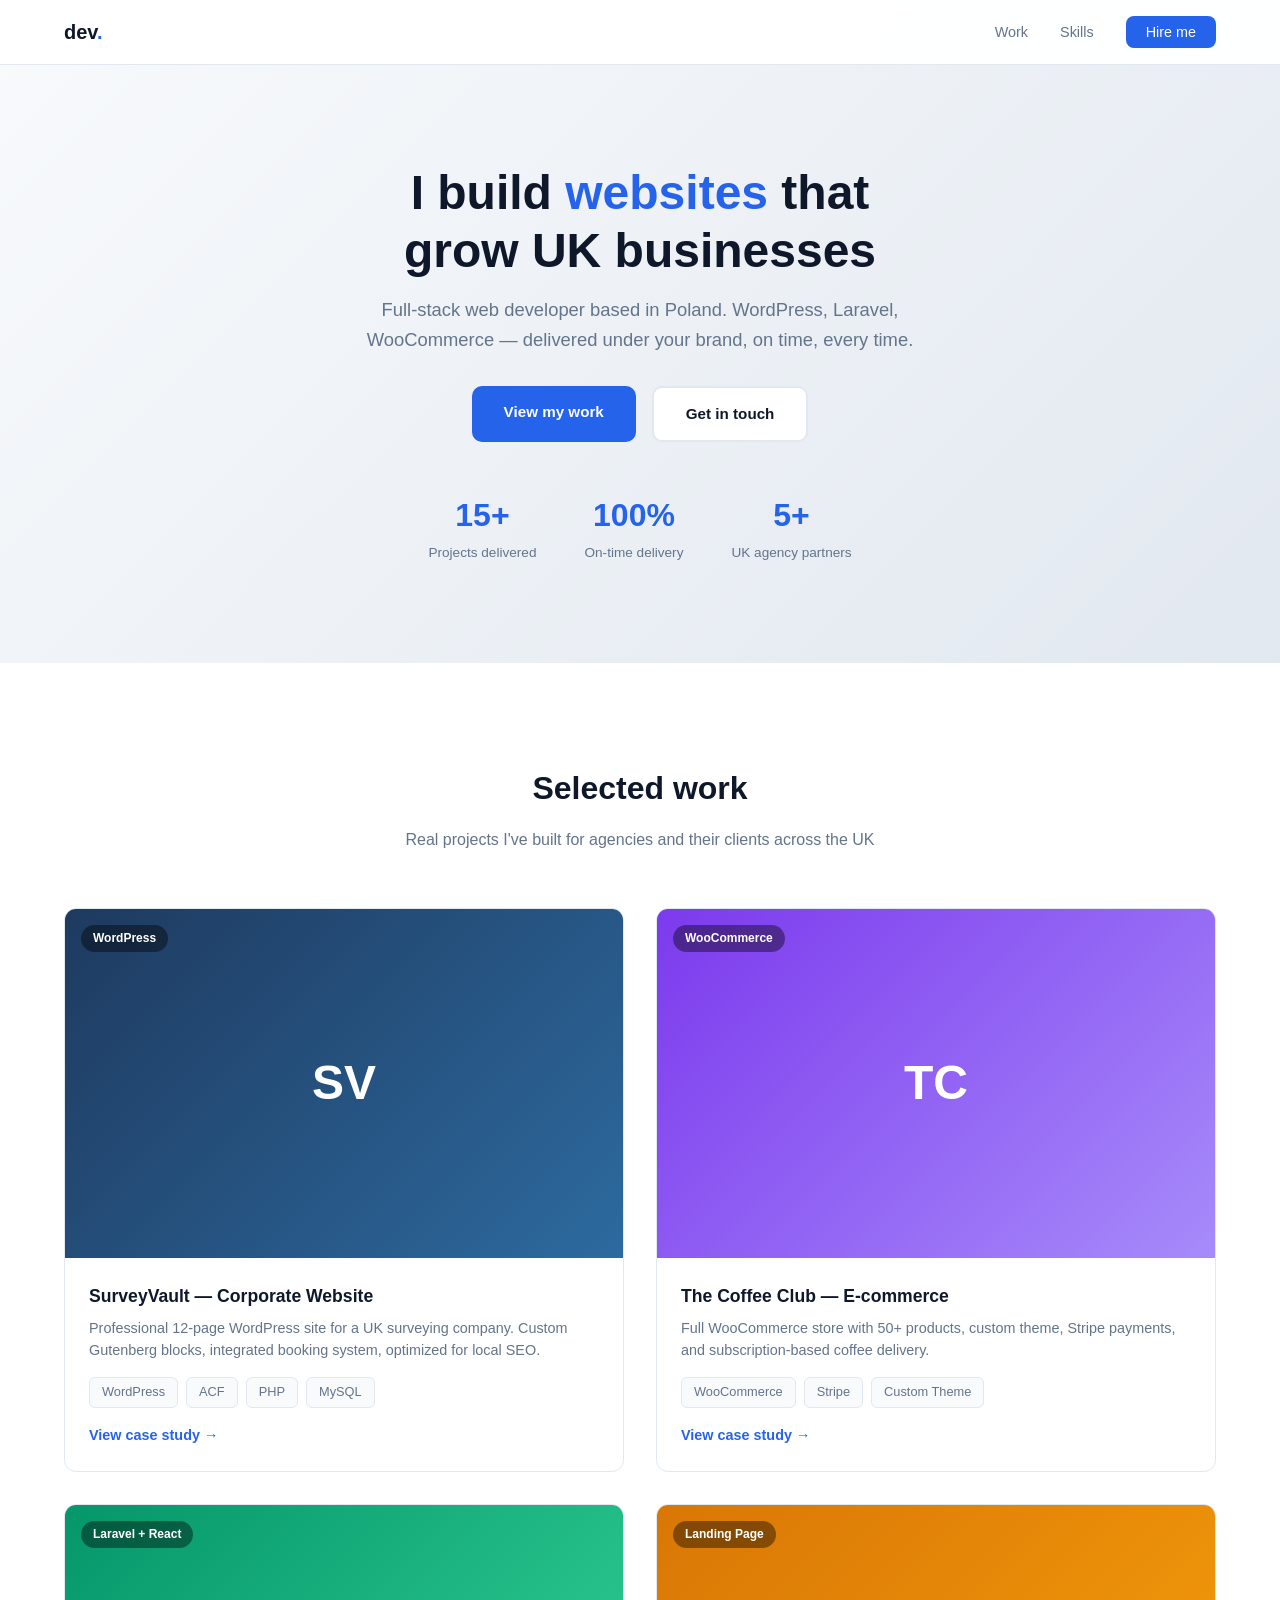
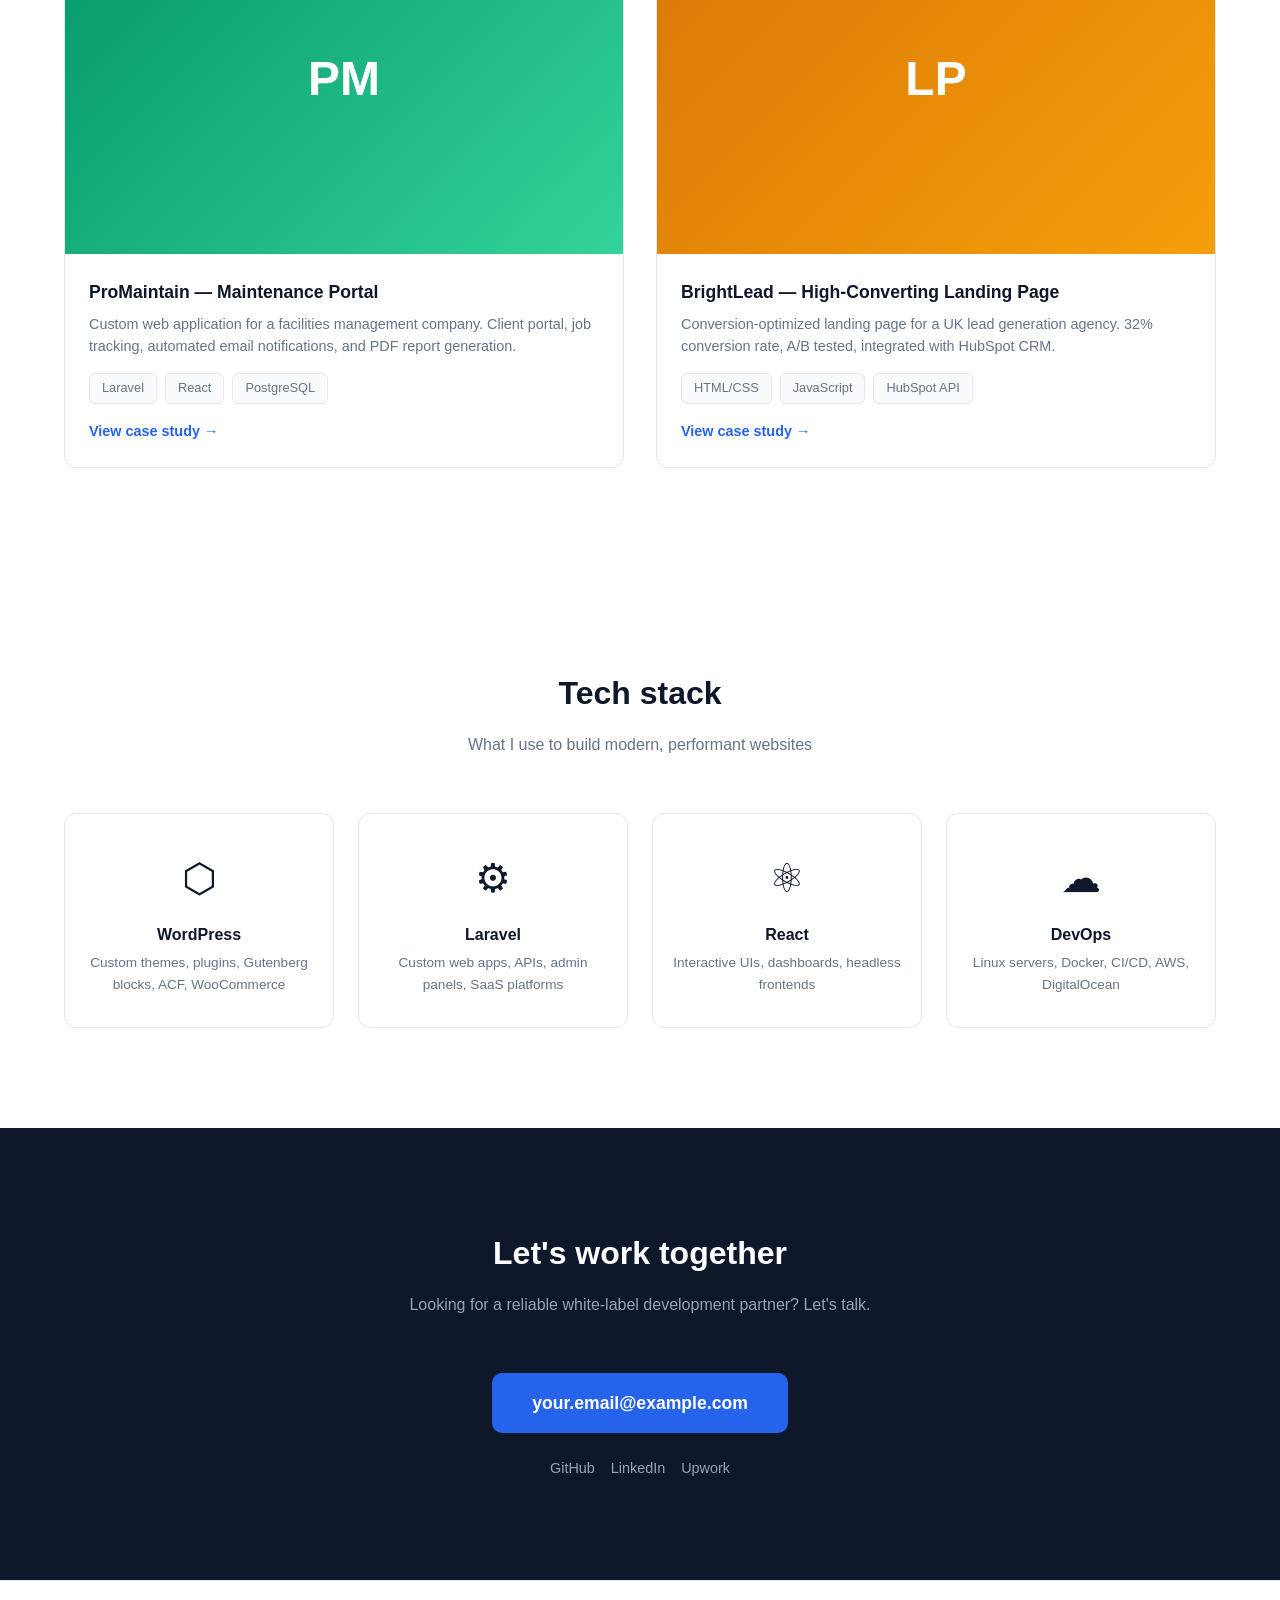
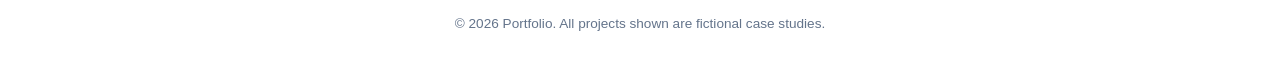
==== index.html @ afc977db "Initial commit - portfolio website with 4 demo projects" ====
<!DOCTYPE html>
<html lang="en">
<head>
<meta charset="UTF-8">
<meta name="viewport" content="width=device-width, initial-scale=1.0">
<title>Portfolio — Web Developer</title>
<link rel="stylesheet" href="assets/css/style.css">
</head>
<body>
<nav>
  <div class="container">
    <a href="#" class="logo">dev<span>.</span></a>
    <ul>
      <li><a href="#work">Work</a></li>
      <li><a href="#skills">Skills</a></li>
      <li><a href="#contact" class="btn">Hire me</a></li>
    </ul>
  </div>
</nav>

<section class="hero">
  <div class="container">
    <h1>I build <span>websites</span> that<br>grow UK businesses</h1>
    <p>Full-stack web developer based in Poland. WordPress, Laravel, WooCommerce — delivered under your brand, on time, every time.</p>
    <div class="btns">
      <a href="#work" class="primary">View my work</a>
      <a href="#contact" class="secondary">Get in touch</a>
    </div>
    <div class="stats">
      <div><div class="num">15+</div><div class="label">Projects delivered</div></div>
      <div><div class="num">100%</div><div class="label">On-time delivery</div></div>
      <div><div class="num">5+</div><div class="label">UK agency partners</div></div>
    </div>
  </div>
</section>

<section id="work">
  <div class="container">
    <div class="section-title">
      <h2>Selected work</h2>
      <p>Real projects I've built for agencies and their clients across the UK</p>
    </div>
    <div class="projects-grid">
      <div class="project-card">
        <div class="thumb" style="background: linear-gradient(135deg, #1e3a5f 0%, #2d6a9f 100%);">
          <span class="tag">WordPress</span>
          SV
        </div>
        <div class="body">
          <h3>SurveyVault — Corporate Website</h3>
          <p>Professional 12-page WordPress site for a UK surveying company. Custom Gutenberg blocks, integrated booking system, optimized for local SEO.</p>
          <div class="tech"><span>WordPress</span><span>ACF</span><span>PHP</span><span>MySQL</span></div>
          <a href="projects/surveyvault.html" class="link">View case study →</a>
        </div>
      </div>

      <div class="project-card">
        <div class="thumb" style="background: linear-gradient(135deg, #7c3aed 0%, #a78bfa 100%);">
          <span class="tag">WooCommerce</span>
          TC
        </div>
        <div class="body">
          <h3>The Coffee Club — E-commerce</h3>
          <p>Full WooCommerce store with 50+ products, custom theme, Stripe payments, and subscription-based coffee delivery.</p>
          <div class="tech"><span>WooCommerce</span><span>Stripe</span><span>Custom Theme</span></div>
          <a href="projects/coffee-club.html" class="link">View case study →</a>
        </div>
      </div>

      <div class="project-card">
        <div class="thumb" style="background: linear-gradient(135deg, #059669 0%, #34d399 100%);">
          <span class="tag">Laravel + React</span>
          PM
        </div>
        <div class="body">
          <h3>ProMaintain — Maintenance Portal</h3>
          <p>Custom web application for a facilities management company. Client portal, job tracking, automated email notifications, and PDF report generation.</p>
          <div class="tech"><span>Laravel</span><span>React</span><span>PostgreSQL</span></div>
          <a href="projects/promaintain.html" class="link">View case study →</a>
        </div>
      </div>

      <div class="project-card">
        <div class="thumb" style="background: linear-gradient(135deg, #d97706 0%, #f59e0b 100%);">
          <span class="tag">Landing Page</span>
          LP
        </div>
        <div class="body">
          <h3>BrightLead — High-Converting Landing Page</h3>
          <p>Conversion-optimized landing page for a UK lead generation agency. 32% conversion rate, A/B tested, integrated with HubSpot CRM.</p>
          <div class="tech"><span>HTML/CSS</span><span>JavaScript</span><span>HubSpot API</span></div>
          <a href="projects/brightlead.html" class="link">View case study →</a>
        </div>
      </div>
    </div>
  </div>
</section>

<section id="skills">
  <div class="container">
    <div class="section-title">
      <h2>Tech stack</h2>
      <p>What I use to build modern, performant websites</p>
    </div>
    <div class="skills-grid">
      <div class="skill-card"><div class="icon">⬡</div><h4>WordPress</h4><p>Custom themes, plugins, Gutenberg blocks, ACF, WooCommerce</p></div>
      <div class="skill-card"><div class="icon">⚙</div><h4>Laravel</h4><p>Custom web apps, APIs, admin panels, SaaS platforms</p></div>
      <div class="skill-card"><div class="icon">⚛</div><h4>React</h4><p>Interactive UIs, dashboards, headless frontends</p></div>
      <div class="skill-card"><div class="icon">☁</div><h4>DevOps</h4><p>Linux servers, Docker, CI/CD, AWS, DigitalOcean</p></div>
    </div>
  </div>
</section>

<section id="contact" class="contact">
  <div class="container">
    <div class="section-title">
      <h2>Let's work together</h2>
      <p>Looking for a reliable white-label development partner? Let's talk.</p>
    </div>
    <a href="mailto:your.email@example.com" class="email-link">your.email@example.com</a>
    <div class="social">
      <a href="#">GitHub</a>
      <a href="#">LinkedIn</a>
      <a href="#">Upwork</a>
    </div>
  </div>
</section>

<footer>
  <div class="container">&copy; 2026 Portfolio. All projects shown are fictional case studies.</div>
</footer>
</body>
</html>
---- assets/css/style.css ----
*, *::before, *::after { margin: 0; padding: 0; box-sizing: border-box; }
:root { --primary: #2563eb; --primary-dark: #1d4ed8; --secondary: #0f172a; --accent: #f59e0b; --gray: #64748b; --light: #f8fafc; --border: #e2e8f0; --radius: 12px; }
html { scroll-behavior: smooth; }
body { font-family: -apple-system, BlinkMacSystemFont, 'Segoe UI', Roboto, sans-serif; color: var(--secondary); line-height: 1.6; background: #fff; }
.container { max-width: 1200px; margin: 0 auto; padding: 0 24px; }

nav { position: fixed; top: 0; width: 100%; background: rgba(255,255,255,.95); backdrop-filter: blur(10px); border-bottom: 1px solid var(--border); z-index: 100; }
nav .container { display: flex; justify-content: space-between; align-items: center; height: 64px; }
nav .logo { font-weight: 700; font-size: 1.25rem; color: var(--secondary); text-decoration: none; }
nav .logo span { color: var(--primary); }
nav ul { display: flex; gap: 32px; list-style: none; }
nav a { text-decoration: none; color: var(--gray); font-size: .9rem; font-weight: 500; transition: color .2s; }
nav a:hover { color: var(--primary); }
nav .btn { background: var(--primary); color: #fff !important; padding: 8px 20px; border-radius: 8px; }
nav .btn:hover { background: var(--primary-dark); }

section { padding: 100px 0; }

.hero { padding-top: 164px; text-align: center; background: linear-gradient(135deg, #f8fafc 0%, #e2e8f0 100%); }
.hero h1 { font-size: 3rem; font-weight: 800; line-height: 1.2; margin-bottom: 16px; }
.hero h1 span { color: var(--primary); }
.hero p { font-size: 1.15rem; color: var(--gray); max-width: 600px; margin: 0 auto 32px; }
.hero .btns { display: flex; gap: 16px; justify-content: center; flex-wrap: wrap; }
.hero .btns a { padding: 14px 32px; border-radius: 10px; font-weight: 600; text-decoration: none; font-size: .95rem; transition: all .2s; }
.hero .btns .primary { background: var(--primary); color: #fff; }
.hero .btns .primary:hover { background: var(--primary-dark); transform: translateY(-2px); }
.hero .btns .secondary { background: #fff; color: var(--secondary); border: 2px solid var(--border); }
.hero .btns .secondary:hover { border-color: var(--primary); color: var(--primary); }
.hero .stats { display: flex; gap: 48px; justify-content: center; margin-top: 48px; flex-wrap: wrap; }
.hero .stats div { text-align: center; }
.hero .stats .num { font-size: 2rem; font-weight: 800; color: var(--primary); }
.hero .stats .label { font-size: .85rem; color: var(--gray); }

.section-title { text-align: center; margin-bottom: 56px; }
.section-title h2 { font-size: 2rem; font-weight: 700; margin-bottom: 12px; }
.section-title p { color: var(--gray); max-width: 500px; margin: 0 auto; }

.projects-grid { display: grid; grid-template-columns: repeat(2, 1fr); gap: 32px; }
.project-card { background: #fff; border-radius: var(--radius); overflow: hidden; border: 1px solid var(--border); transition: all .3s; }
.project-card:hover { transform: translateY(-4px); box-shadow: 0 20px 40px rgba(0,0,0,.08); }
.project-card .thumb { aspect-ratio: 16/10; display: flex; align-items: center; justify-content: center; font-size: 3rem; color: #fff; font-weight: 700; position: relative; }
.project-card .thumb .tag { position: absolute; top: 16px; left: 16px; background: rgba(0,0,0,.4); color: #fff; font-size: .75rem; padding: 4px 12px; border-radius: 20px; backdrop-filter: blur(4px); }
.project-card .body { padding: 24px; }
.project-card .body h3 { font-size: 1.1rem; font-weight: 600; margin-bottom: 8px; }
.project-card .body p { font-size: .9rem; color: var(--gray); margin-bottom: 16px; line-height: 1.5; }
.project-card .body .tech { display: flex; gap: 8px; flex-wrap: wrap; }
.project-card .body .tech span { background: var(--light); border: 1px solid var(--border); padding: 4px 12px; border-radius: 6px; font-size: .8rem; color: var(--gray); }
.project-card .body .link { display: inline-block; margin-top: 16px; color: var(--primary); font-weight: 600; font-size: .9rem; text-decoration: none; }

.skills-grid { display: grid; grid-template-columns: repeat(4, 1fr); gap: 24px; text-align: center; }
.skill-card { padding: 32px 16px; border: 1px solid var(--border); border-radius: var(--radius); transition: all .3s; }
.skill-card:hover { border-color: var(--primary); transform: translateY(-2px); }
.skill-card .icon { font-size: 2.5rem; margin-bottom: 12px; }
.skill-card h4 { font-weight: 600; margin-bottom: 4px; }
.skill-card p { font-size: .85rem; color: var(--gray); }

.contact { background: var(--secondary); color: #fff; text-align: center; }
.contact h2 { color: #fff; }
.contact p { color: #94a3b8; margin-bottom: 32px; }
.contact .email-link { display: inline-block; padding: 16px 40px; background: var(--primary); color: #fff; border-radius: 10px; font-weight: 600; text-decoration: none; font-size: 1.1rem; }
.contact .email-link:hover { background: var(--primary-dark); }
.contact .social { margin-top: 24px; display: flex; gap: 16px; justify-content: center; }
.contact .social a { color: #94a3b8; text-decoration: none; font-size: .9rem; }
.contact .social a:hover { color: #fff; }

footer { padding: 32px 0; text-align: center; color: var(--gray); font-size: .85rem; border-top: 1px solid var(--border); }

@media (max-width: 768px) {
  nav ul { display: none; }
  .hero h1 { font-size: 2rem; }
  .projects-grid { grid-template-columns: 1fr; }
  .skills-grid { grid-template-columns: repeat(2, 1fr); }
  .hero .stats { gap: 24px; }
}
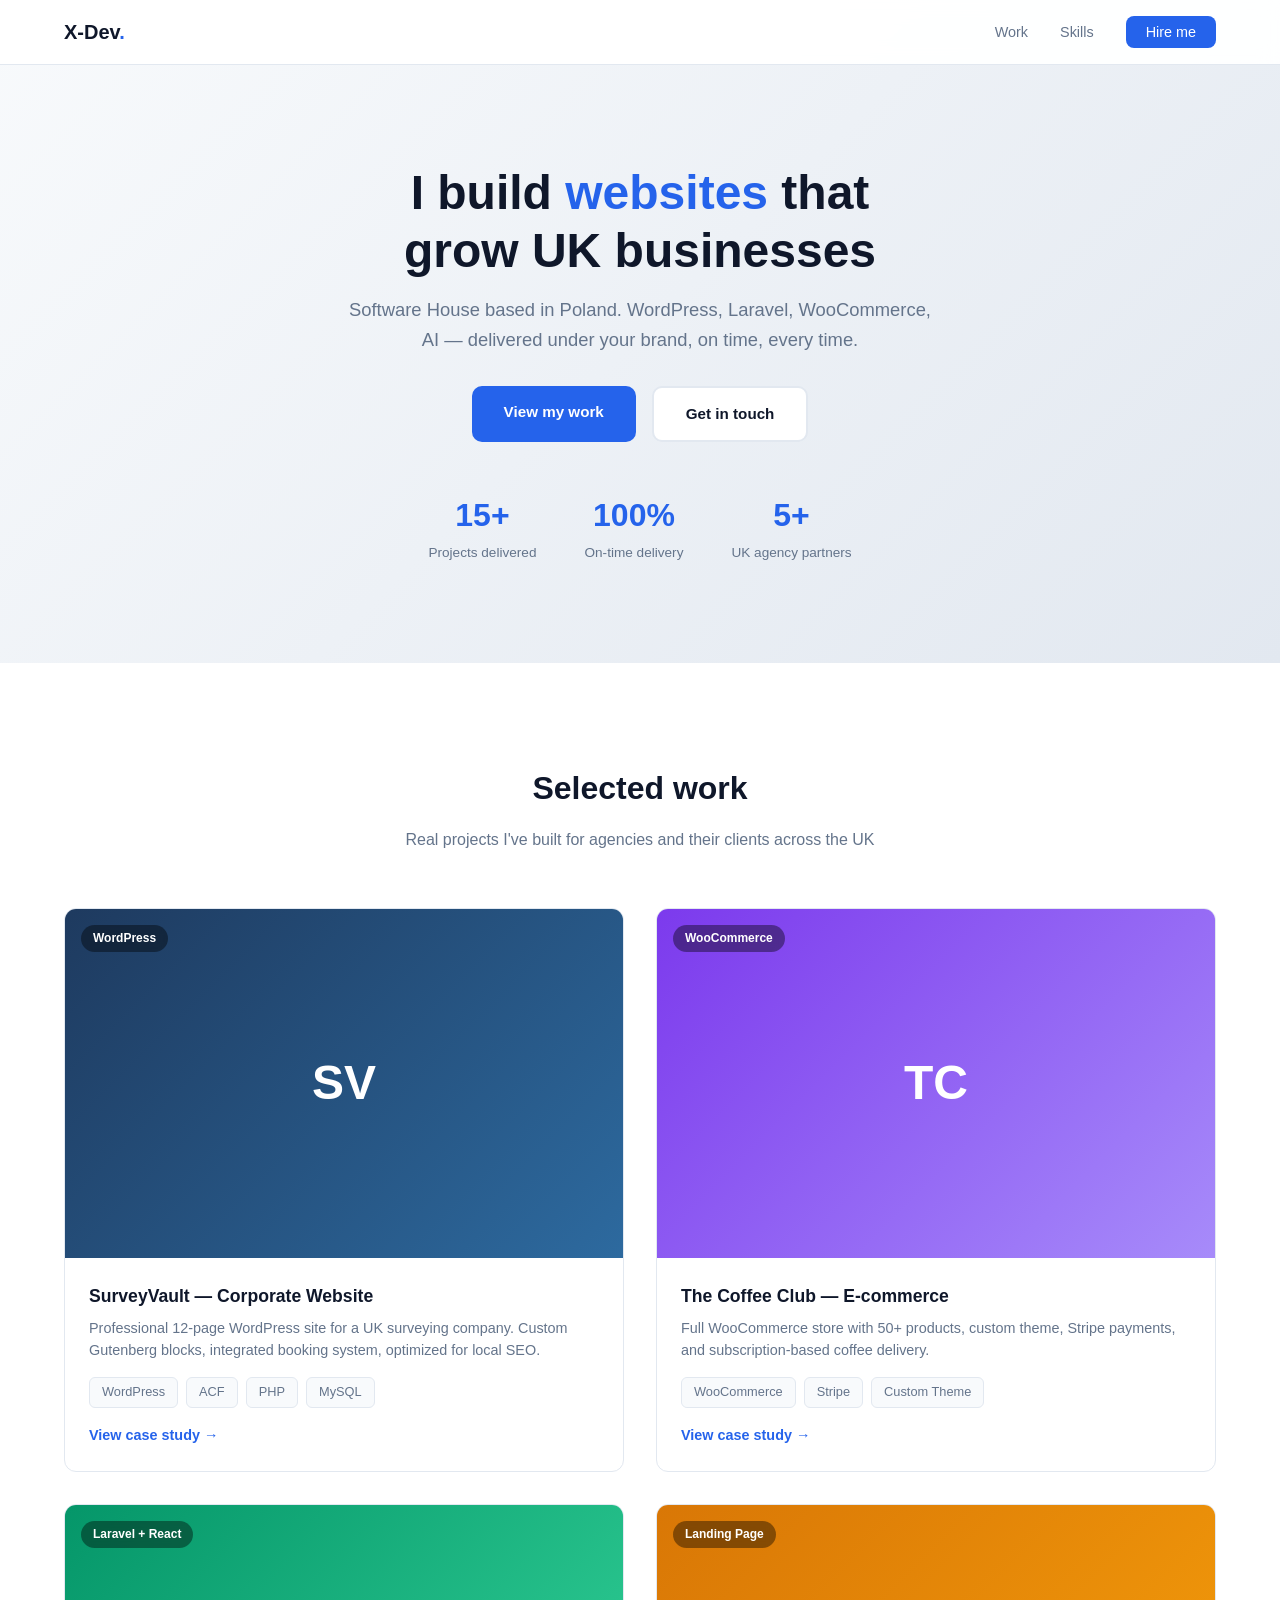
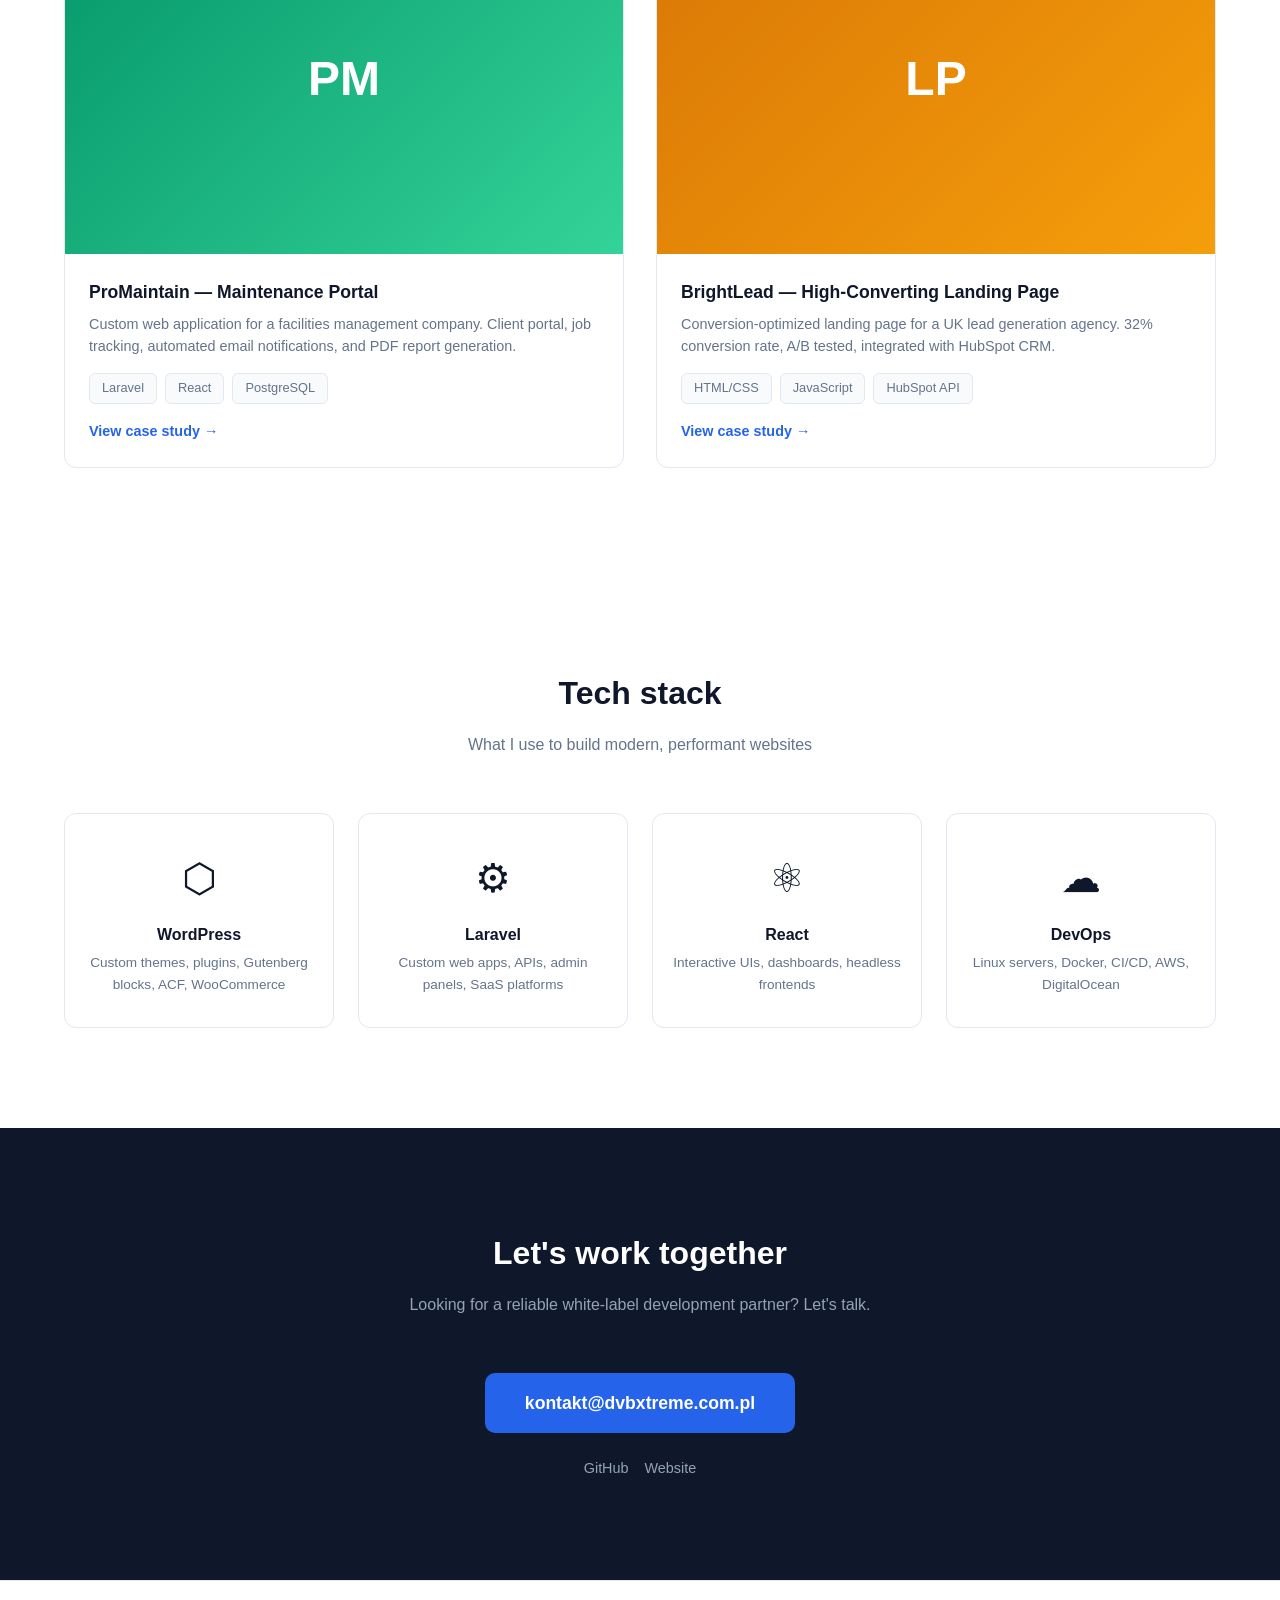
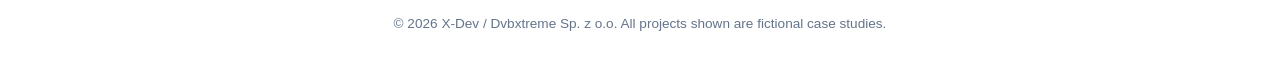
==== commit 8712f14a: "Add real contact data and brand name" ====
--- a/index.html
+++ b/index.html
@@ -3,13 +3,13 @@
 <head>
 <meta charset="UTF-8">
 <meta name="viewport" content="width=device-width, initial-scale=1.0">
-<title>Portfolio — Web Developer</title>
+<title>X-Dev — Web Development Portfolio</title>
 <link rel="stylesheet" href="assets/css/style.css">
 </head>
 <body>
 <nav>
   <div class="container">
-    <a href="#" class="logo">dev<span>.</span></a>
+    <a href="#" class="logo">X-Dev<span>.</span></a>
     <ul>
       <li><a href="#work">Work</a></li>
       <li><a href="#skills">Skills</a></li>
@@ -21,7 +21,7 @@
 <section class="hero">
   <div class="container">
     <h1>I build <span>websites</span> that<br>grow UK businesses</h1>
-    <p>Full-stack web developer based in Poland. WordPress, Laravel, WooCommerce — delivered under your brand, on time, every time.</p>
+    <p>Software House based in Poland. WordPress, Laravel, WooCommerce, AI — delivered under your brand, on time, every time.</p>
     <div class="btns">
       <a href="#work" class="primary">View my work</a>
       <a href="#contact" class="secondary">Get in touch</a>
@@ -117,17 +117,16 @@
       <h2>Let's work together</h2>
       <p>Looking for a reliable white-label development partner? Let's talk.</p>
     </div>
-    <a href="mailto:your.email@example.com" class="email-link">your.email@example.com</a>
+    <a href="mailto:kontakt@dvbxtreme.com.pl" class="email-link">kontakt@dvbxtreme.com.pl</a>
     <div class="social">
-      <a href="#">GitHub</a>
-      <a href="#">LinkedIn</a>
-      <a href="#">Upwork</a>
+      <a href="https://github.com/Dvbxtreme">GitHub</a>
+      <a href="https://www.dvbxtreme.com.pl">Website</a>
     </div>
   </div>
 </section>
 
 <footer>
-  <div class="container">&copy; 2026 Portfolio. All projects shown are fictional case studies.</div>
+  <div class="container">&copy; 2026 X-Dev / Dvbxtreme Sp. z o.o. All projects shown are fictional case studies.</div>
 </footer>
 </body>
 </html>
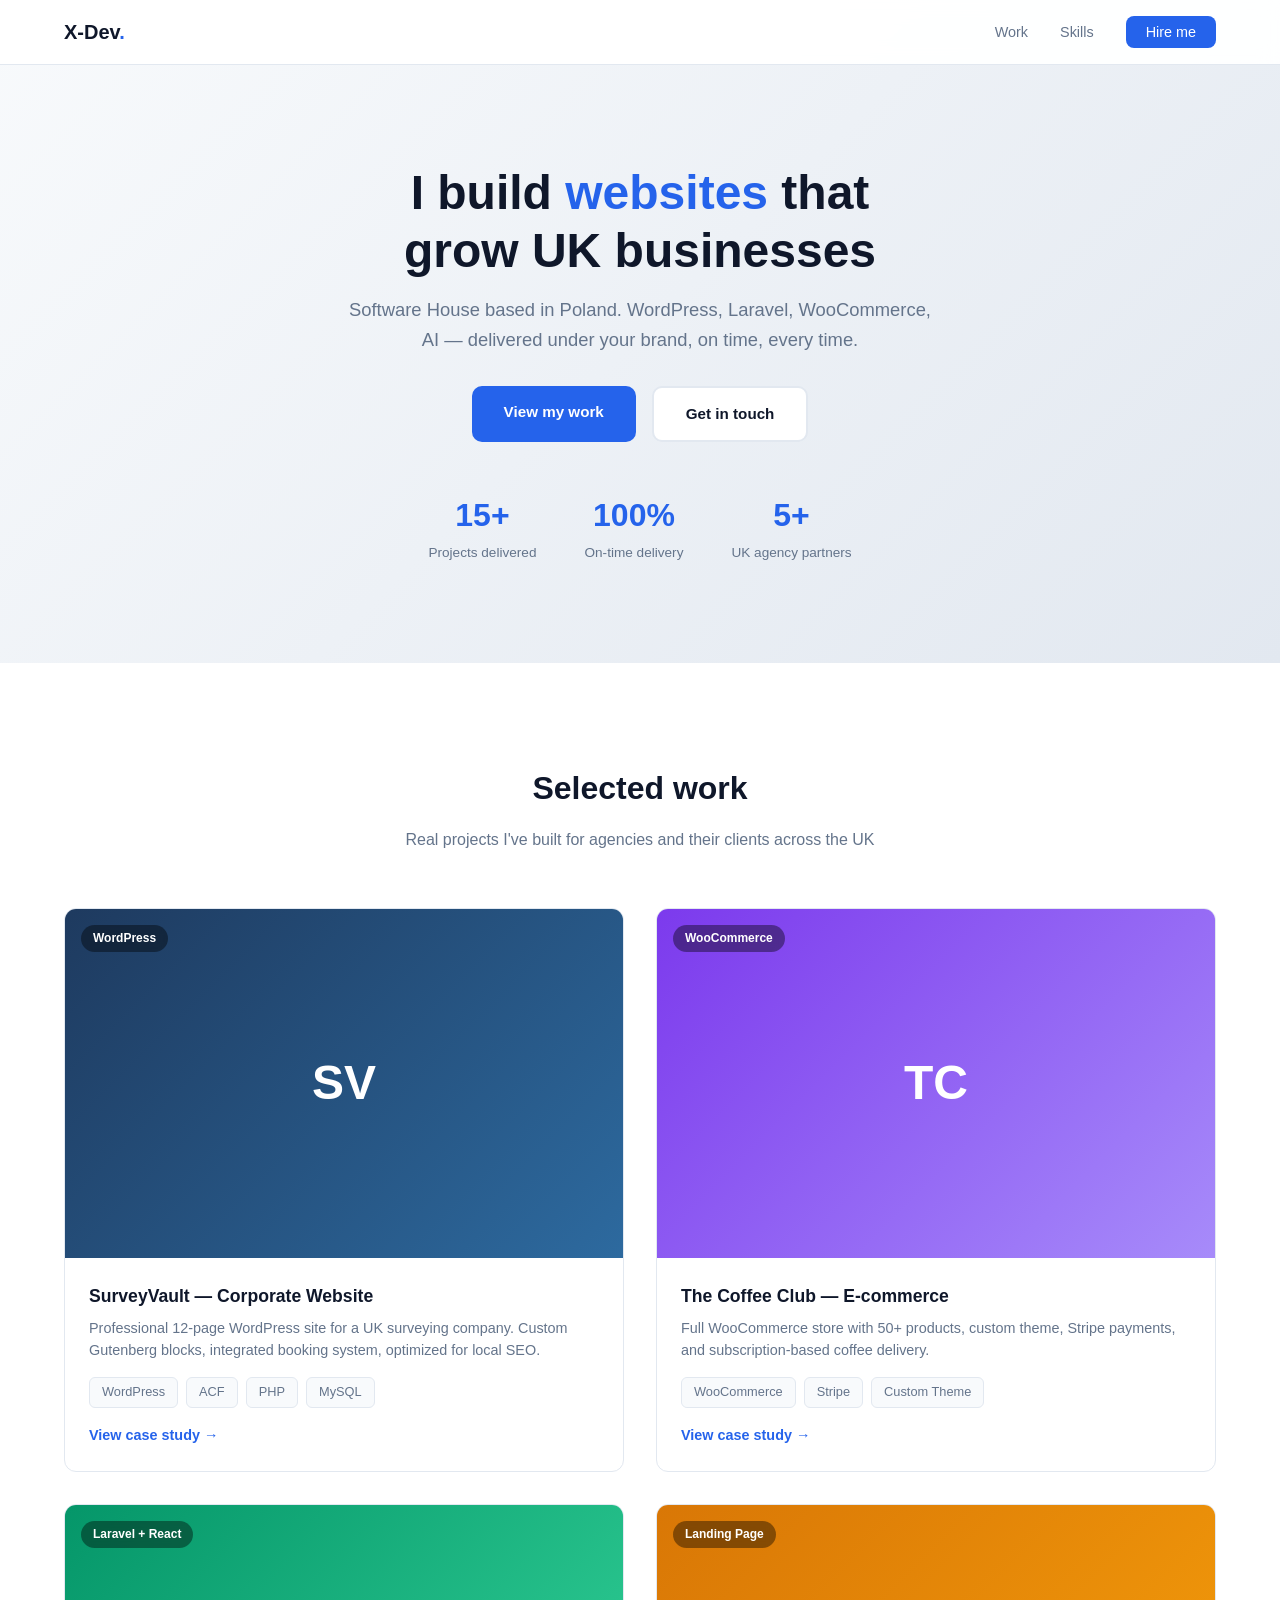
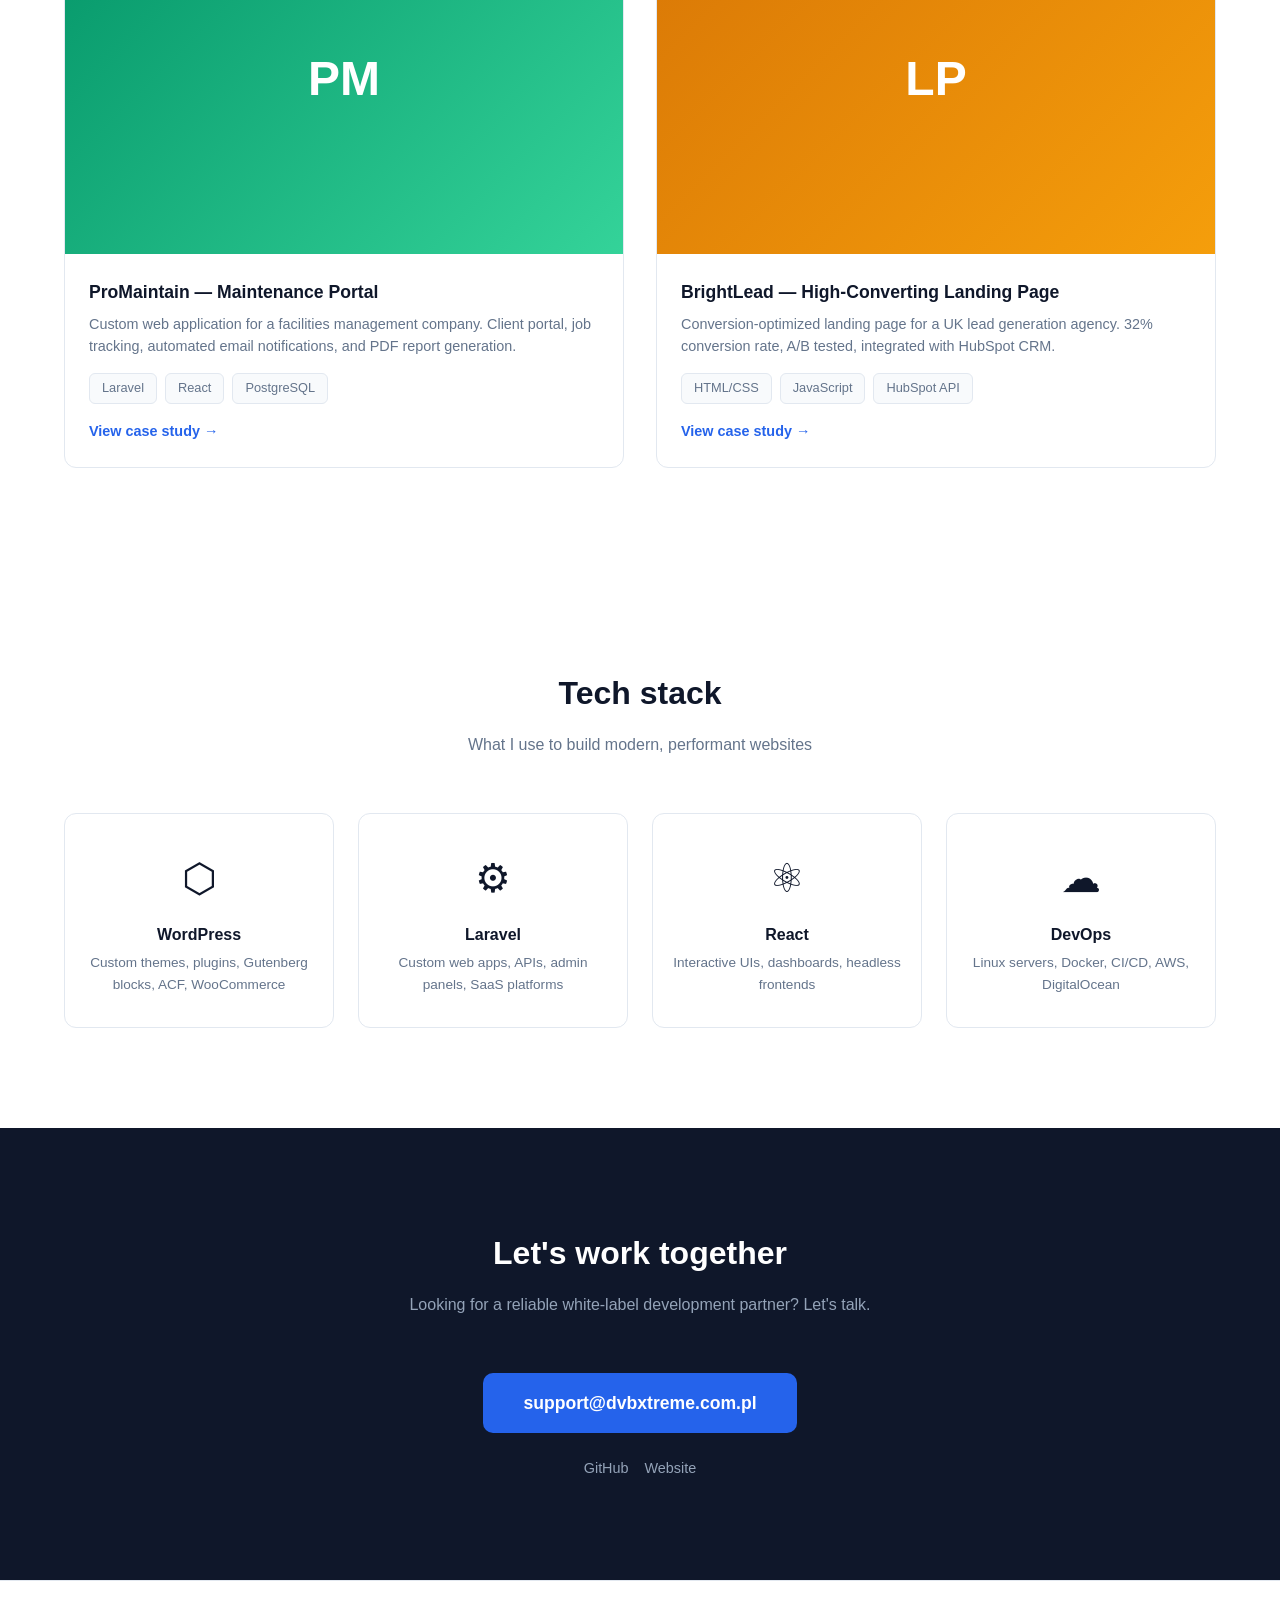
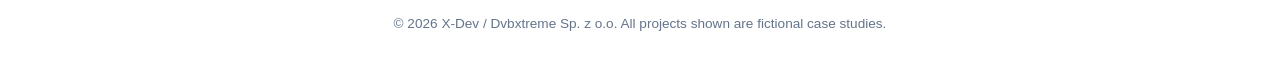
==== commit 9f0d265f: "Update email to support@dvbxtreme.com.pl" ====
--- a/index.html
+++ b/index.html
@@ -117,7 +117,7 @@
       <h2>Let's work together</h2>
       <p>Looking for a reliable white-label development partner? Let's talk.</p>
     </div>
-    <a href="mailto:kontakt@dvbxtreme.com.pl" class="email-link">kontakt@dvbxtreme.com.pl</a>
+    <a href="mailto:support@dvbxtreme.com.pl" class="email-link">support@dvbxtreme.com.pl</a>
     <div class="social">
       <a href="https://github.com/Dvbxtreme">GitHub</a>
       <a href="https://www.dvbxtreme.com.pl">Website</a>
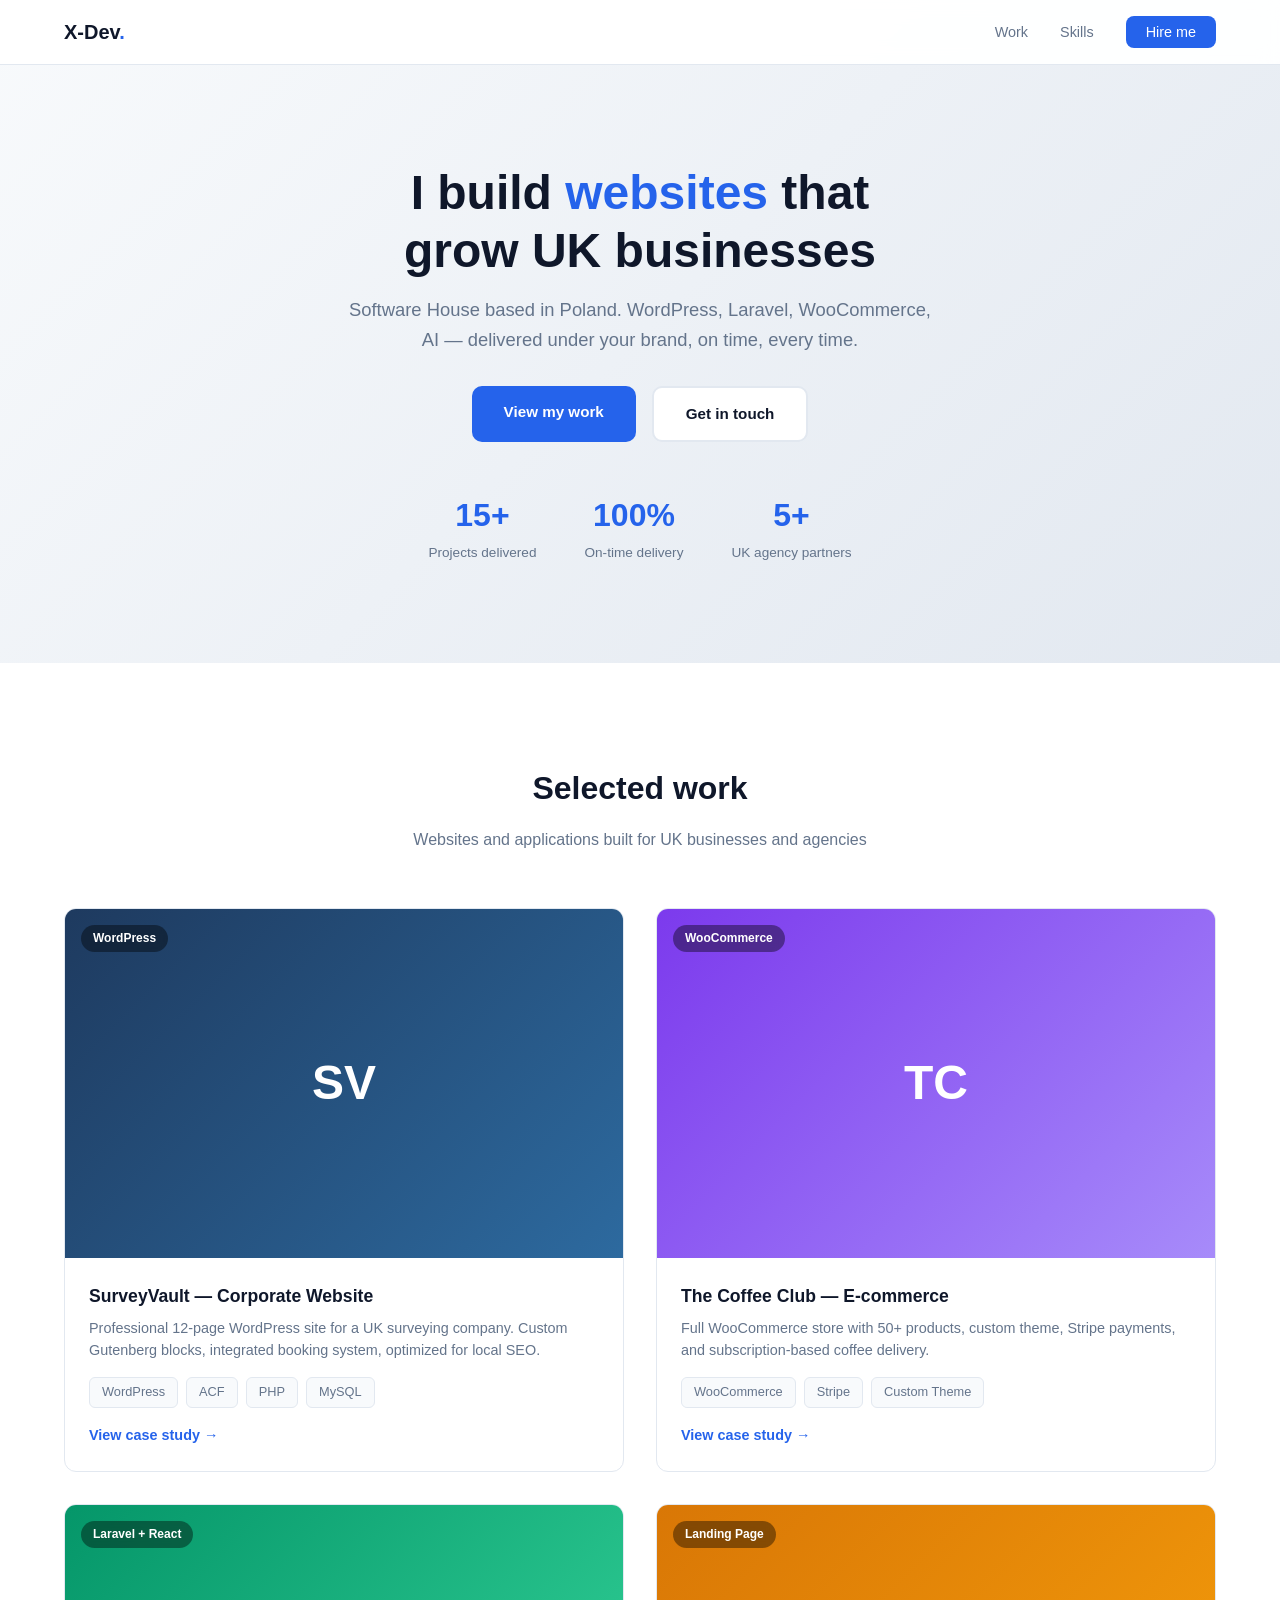
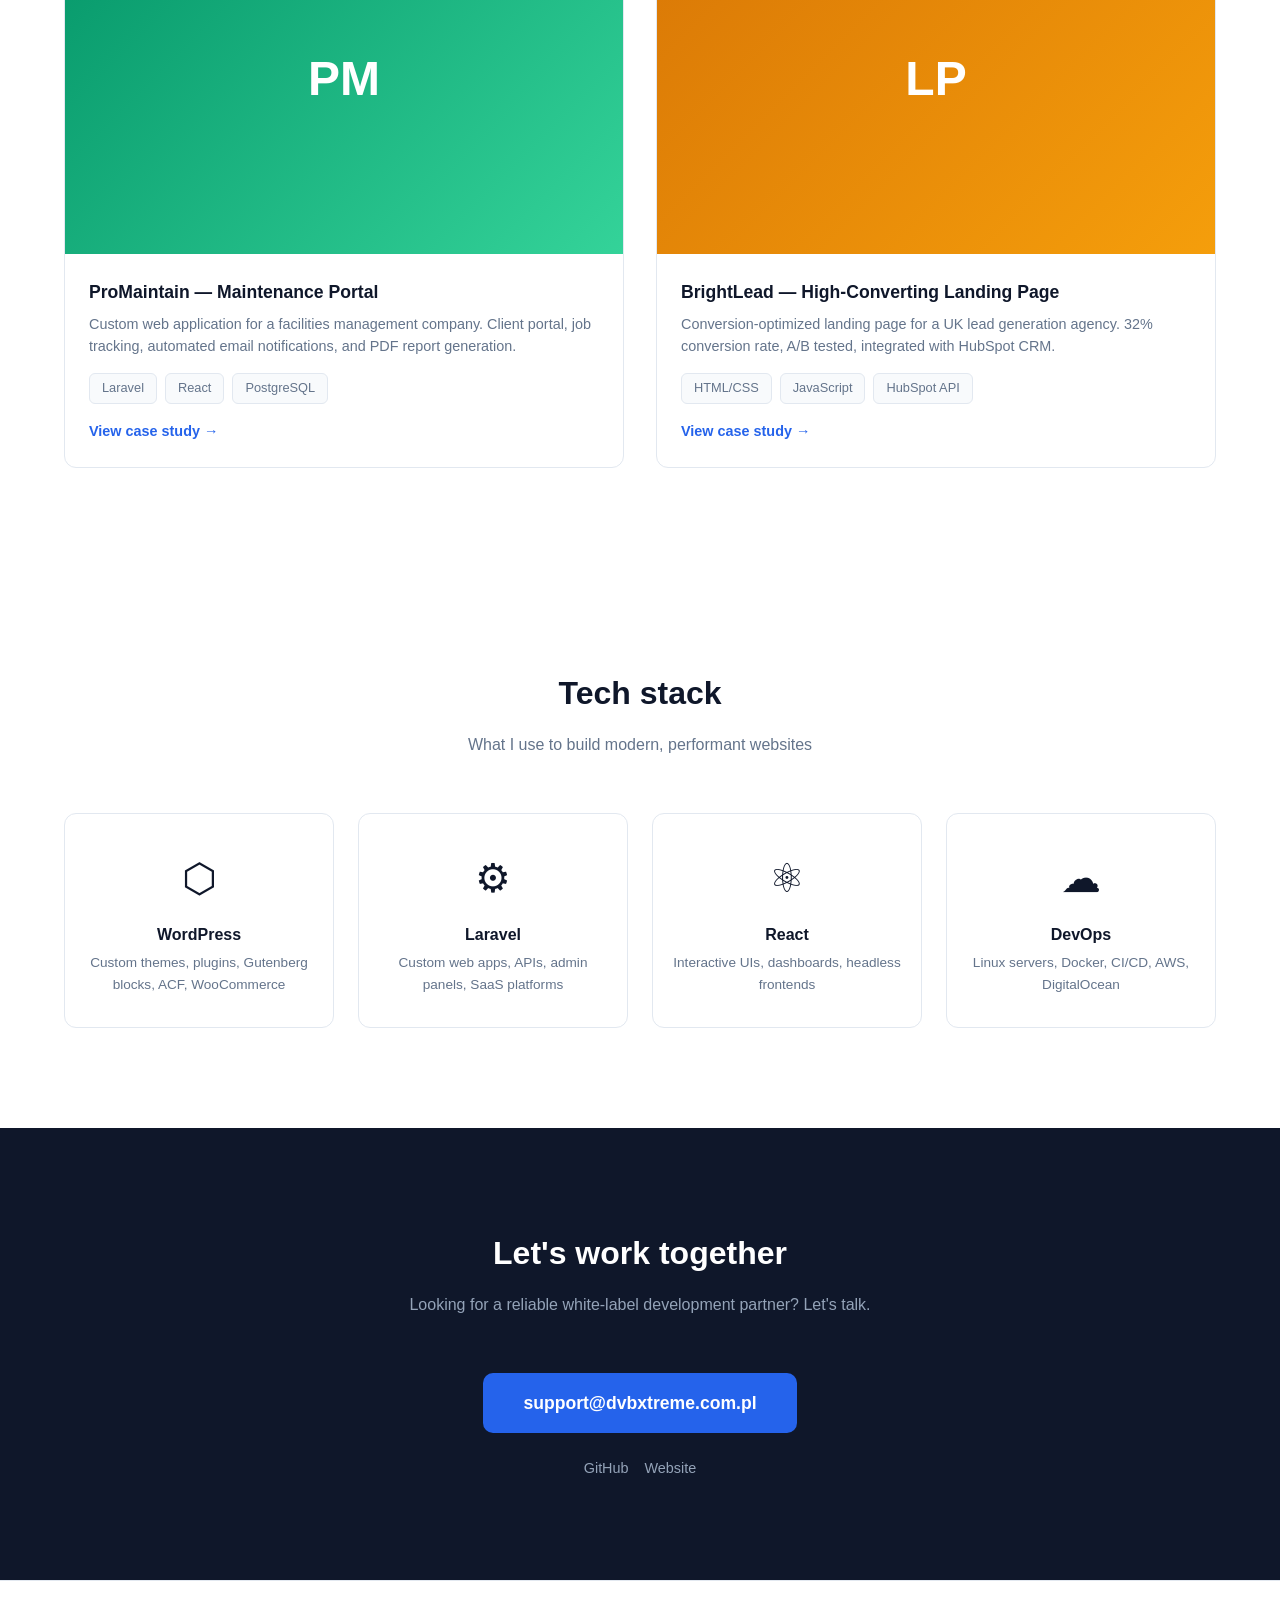
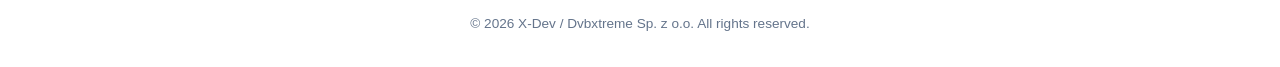
==== commit dba1f034: "Update copy" ====
--- a/index.html
+++ b/index.html
@@ -38,7 +38,7 @@
   <div class="container">
     <div class="section-title">
       <h2>Selected work</h2>
-      <p>Real projects I've built for agencies and their clients across the UK</p>
+      <p>Websites and applications built for UK businesses and agencies</p>
     </div>
     <div class="projects-grid">
       <div class="project-card">
@@ -126,7 +126,7 @@
 </section>
 
 <footer>
-  <div class="container">&copy; 2026 X-Dev / Dvbxtreme Sp. z o.o. All projects shown are fictional case studies.</div>
+  <div class="container">&copy; 2026 X-Dev / Dvbxtreme Sp. z o.o. All rights reserved.</div>
 </footer>
 </body>
 </html>
